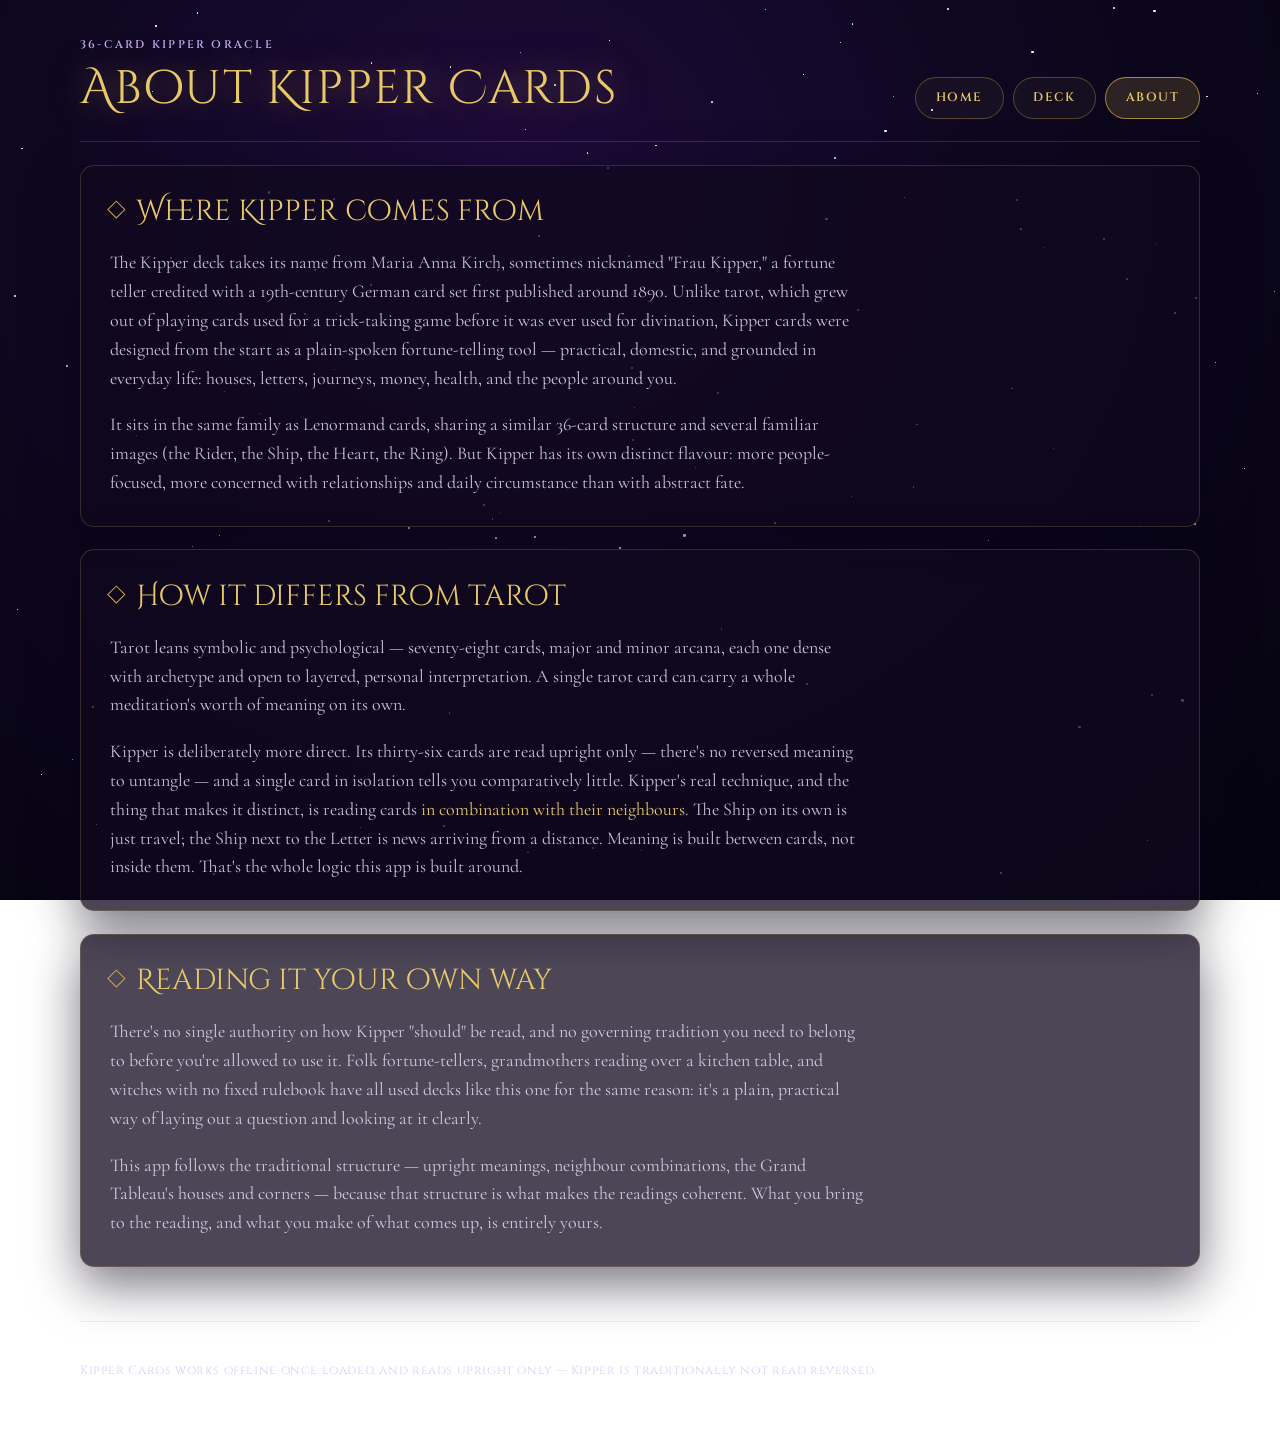
==== about.html @ 1cebd583 "Add files via upload" ====
<!doctype html>
<html lang="en-GB">
  <head>
    <meta charset="utf-8">
    <meta name="viewport" content="width=device-width, initial-scale=1">
    <meta name="theme-color" content="#0e0720">
    <meta name="description" content="About Kipper Cards — where the deck comes from and how it differs from tarot.">
    <title>About Kipper Cards</title>
    <link rel="manifest" href="manifest.json">
    <link rel="icon" href="icons/icon-192.png">
    <link rel="apple-touch-icon" href="icons/icon-512.png">
    <link rel="preconnect" href="https://fonts.googleapis.com">
    <link rel="preconnect" href="https://fonts.gstatic.com" crossorigin>
    <link href="https://fonts.googleapis.com/css2?family=Cinzel+Decorative:wght@400;700&family=Cinzel:wght@400;600&family=Cormorant+Garamond:ital,wght@0,400;0,600;1,400;1,500&display=swap" rel="stylesheet">
    <link rel="stylesheet" href="styles.css">
  </head>
  <body>
    <div id="sky"></div>
    <header class="app-header">
      <div>
        <p class="eyebrow">36-card Kipper oracle</p>
        <h1>About Kipper Cards</h1>
      </div>
      <nav class="main-nav" aria-label="Main">
        <a href="index.html#/home">Home</a>
        <a href="index.html#/deck">Deck</a>
        <a href="about.html" class="is-active">About</a>
      </nav>
    </header>

    <main>
      <section class="panel">
        <div class="section-heading">
          <span class="diamond" aria-hidden="true"></span>
          <div>
            <h2>Where Kipper comes from</h2>
          </div>
        </div>
        <div class="about-content">
          <p>The Kipper deck takes its name from Maria Anna Kirch, sometimes nicknamed "Frau Kipper," a fortune teller credited with a 19th-century German card set first published around 1890. Unlike tarot, which grew out of playing cards used for a trick-taking game before it was ever used for divination, Kipper cards were designed from the start as a plain-spoken fortune-telling tool — practical, domestic, and grounded in everyday life: houses, letters, journeys, money, health, and the people around you.</p>
          <p>It sits in the same family as Lenormand cards, sharing a similar 36-card structure and several familiar images (the Rider, the Ship, the Heart, the Ring). But Kipper has its own distinct flavour: more people-focused, more concerned with relationships and daily circumstance than with abstract fate.</p>
        </div>
      </section>

      <section class="panel">
        <div class="section-heading">
          <span class="diamond" aria-hidden="true"></span>
          <div>
            <h2>How it differs from tarot</h2>
          </div>
        </div>
        <div class="about-content">
          <p>Tarot leans symbolic and psychological — seventy-eight cards, major and minor arcana, each one dense with archetype and open to layered, personal interpretation. A single tarot card can carry a whole meditation's worth of meaning on its own.</p>
          <p>Kipper is deliberately more direct. Its thirty-six cards are read upright only — there's no reversed meaning to untangle — and a single card in isolation tells you comparatively little. Kipper's real technique, and the thing that makes it distinct, is reading cards <em>in combination with their neighbours</em>. The Ship on its own is just travel; the Ship next to the Letter is news arriving from a distance. Meaning is built between cards, not inside them. That's the whole logic this app is built around.</p>
        </div>
      </section>

      <section class="panel">
        <div class="section-heading">
          <span class="diamond" aria-hidden="true"></span>
          <div>
            <h2>Reading it your own way</h2>
          </div>
        </div>
        <div class="about-content">
          <p>There's no single authority on how Kipper "should" be read, and no governing tradition you need to belong to before you're allowed to use it. Folk fortune-tellers, grandmothers reading over a kitchen table, and witches with no fixed rulebook have all used decks like this one for the same reason: it's a plain, practical way of laying out a question and looking at it clearly.</p>
          <p>This app follows the traditional structure — upright meanings, neighbour combinations, the Grand Tableau's houses and corners — because that structure is what makes the readings coherent. What you bring to the reading, and what you make of what comes up, is entirely yours.</p>
        </div>
      </section>
    </main>

    <footer class="app-footer">
      <p>Kipper Cards works offline once loaded, and reads upright only — Kipper is traditionally not read reversed.</p>
    </footer>

    <script>
      (function buildSky() {
        const f = document.createDocumentFragment();
        for (let i = 0; i < 120; i++) {
          const s = document.createElement('div');
          s.className = 's';
          const sz = Math.random() * 2 + 0.4;
          Object.assign(s.style, {
            width: sz + 'px',
            height: sz + 'px',
            top: Math.random() * 100 + '%',
            left: Math.random() * 100 + '%',
            '--d': (Math.random() * 5 + 2) + 's',
            '--dl': (Math.random() * 7) + 's'
          });
          f.appendChild(s);
        }
        document.getElementById('sky').appendChild(f);
      })();
    </script>
  </body>
</html>
---- styles.css ----
*, *::before, *::after {
  box-sizing: border-box;
}

:root {
  --gold: #c9a84c;
  --gold2: #e8c96a;
  --mist: #e8dff5;
  --soft: #9b80c4;
  --lav: #c4aae8;
}

html {
  font-size: 18px;
}

body {
  min-height: 100vh;
  margin: 0;
  background: radial-gradient(ellipse at 40% 20%, #1e0a3a 0%, #0e0720 45%, #05030f 100%) fixed;
  font-family: 'Cormorant Garamond', serif;
  color: var(--mist);
  line-height: 1.6;
}

/* ── twinkling stars ── */

#sky {
  position: fixed;
  inset: 0;
  pointer-events: none;
  z-index: 0;
  overflow: hidden;
}

.s {
  position: absolute;
  border-radius: 50%;
  background: #fff;
  animation: tw var(--d) ease-in-out infinite var(--dl);
}

@keyframes tw {
  0%, 100% { opacity: .08; }
  50% { opacity: .9; }
}

button,
input {
  font: inherit;
}

button {
  min-height: 44px;
  cursor: pointer;
}

button:disabled {
  cursor: not-allowed;
  opacity: 0.45;
}

a {
  color: var(--gold2);
}

:focus-visible {
  outline: 2px solid var(--gold2);
  outline-offset: 3px;
}

.app-header {
  position: relative;
  z-index: 1;
  display: flex;
  align-items: end;
  justify-content: space-between;
  flex-wrap: wrap;
  gap: 1rem;
  width: min(1120px, calc(100% - 2rem));
  margin: 0 auto;
  padding: 2rem 0 1.25rem;
  border-bottom: 1px solid rgba(201, 168, 76, 0.22);
}

.eyebrow {
  margin: 0 0 0.35rem;
  font-family: 'Cinzel', serif;
  font-size: 0.62rem;
  font-weight: 600;
  letter-spacing: 0.2em;
  text-transform: uppercase;
  color: var(--lav);
}

h1, h2, h3 {
  margin: 0;
  font-family: 'Cinzel Decorative', cursive;
  font-weight: 400;
  line-height: 1.25;
}

h1 {
  font-size: clamp(1.7rem, 6vw, 2.6rem);
  color: var(--gold2);
  text-shadow: 0 0 28px rgba(200, 168, 76, 0.5), 0 0 60px rgba(140, 60, 200, 0.3);
  letter-spacing: 0.03em;
}

h2 {
  font-size: clamp(1.2rem, 4vw, 1.6rem);
  color: var(--gold2);
}

h3 {
  margin: 1.4rem 0 0.75rem;
  padding-top: 1rem;
  border-top: 1px solid rgba(201, 168, 76, 0.2);
  font-size: 1.1rem;
  color: var(--gold2);
}

main {
  position: relative;
  z-index: 1;
  display: grid;
  gap: 1.25rem;
  width: min(1120px, calc(100% - 2rem));
  margin: 0 auto;
  padding: 1.25rem 0 3rem;
}

.panel {
  padding: clamp(1.1rem, 4vw, 1.6rem);
  border: 1px solid rgba(201, 168, 76, 0.22);
  border-radius: 14px;
  background: rgba(16, 8, 30, 0.75);
  box-shadow: 0 18px 50px rgba(10, 4, 24, 0.55);
}

.section-heading {
  display: flex;
  align-items: start;
  gap: 0.75rem;
  margin-bottom: 1rem;
}

.section-heading p {
  max-width: 54rem;
  margin: 0.3rem 0 0;
  color: rgba(228, 220, 245, 0.75);
  font-size: 1.02rem;
}

.diamond {
  width: 0.7rem;
  height: 0.7rem;
  margin-top: 0.5rem;
  flex: 0 0 auto;
  border: 1px solid var(--gold);
  transform: rotate(45deg);
}

/* ── nav / pill buttons ── */

.main-nav {
  position: relative;
  z-index: 1;
  display: flex;
  flex-wrap: wrap;
  gap: 0.5rem;
}

.main-nav a,
.plain-button,
.primary-button,
.filter-button {
  display: inline-flex;
  align-items: center;
  justify-content: center;
  font-family: 'Cinzel', serif;
  font-size: 0.68rem;
  font-weight: 600;
  letter-spacing: 0.12em;
  text-transform: uppercase;
  border-radius: 24px;
  border: 1px solid rgba(201, 168, 76, 0.35);
  background: rgba(201, 168, 76, 0.05);
  color: var(--gold2);
  text-decoration: none;
  padding: 0.55rem 1.1rem;
  transition: all 0.25s ease;
}

.main-nav a:hover,
.plain-button:hover,
.primary-button:hover,
.filter-button:hover {
  background: rgba(201, 168, 76, 0.14);
  border-color: rgba(201, 168, 76, 0.7);
  box-shadow: 0 0 14px rgba(201, 168, 76, 0.18);
}

.main-nav a.is-active,
.primary-button,
.filter-button.is-active,
.plain-button[aria-pressed="true"] {
  background: rgba(201, 168, 76, 0.18);
  border-color: rgba(201, 168, 76, 0.75);
  color: var(--gold2);
}

/* ── spread chooser ── */

.spread-grid {
  display: grid;
  grid-template-columns: repeat(auto-fit, minmax(15rem, 1fr));
  gap: 0.9rem;
}

.spread-choice {
  display: grid;
  gap: 0.4rem;
  padding: 1.1rem;
  border: 1px solid rgba(201, 168, 76, 0.28);
  border-radius: 12px;
  background: linear-gradient(160deg, rgba(52, 34, 94, 0.55) 0%, rgba(26, 17, 56, 0.65) 100%);
  color: var(--mist);
  text-align: left;
  text-decoration: none;
  transition: all 0.25s ease;
}

.spread-choice:hover {
  border-color: rgba(201, 168, 76, 0.6);
  box-shadow: 0 0 20px rgba(140, 70, 220, 0.2);
  transform: translateY(-2px);
}

.spread-choice h3 {
  margin: 0;
  padding: 0;
  border: 0;
  font-size: 1.05rem;
}

.spread-choice p {
  margin: 0;
  color: rgba(228, 220, 245, 0.7);
  font-size: 0.92rem;
  font-style: italic;
}

/* ── card visuals ── */

.card-tile {
  display: grid;
  gap: 0.55rem;
  padding: 0.95rem;
  border: 1px solid rgba(201, 168, 76, 0.4);
  border-radius: 14px;
  background: linear-gradient(160deg, #34225e 0%, #261a4a 60%, #1a1138 100%);
  box-shadow: 0 8px 34px rgba(20, 5, 50, 0.6);
}

.card-face {
  position: relative;
  display: grid;
  place-items: center;
  aspect-ratio: 3 / 4;
  border-radius: 10px;
  background: radial-gradient(ellipse at 50% 40%, rgba(120, 50, 200, 0.22), transparent 65%);
  overflow: hidden;
}

.card-face::before {
  content: '';
  position: absolute;
  inset: 6px;
  border: 1px solid rgba(201, 168, 76, 0.2);
  border-radius: 8px;
  pointer-events: none;
}

.card-face svg {
  width: 56%;
  height: 56%;
  filter: drop-shadow(0 0 8px rgba(201, 168, 76, 0.35));
}

.card-number {
  color: rgba(201, 168, 76, 0.75);
  font-family: 'Cinzel', serif;
  font-size: 0.62rem;
  letter-spacing: 0.1em;
  text-transform: uppercase;
}

.card-name {
  font-family: 'Cinzel', serif;
  font-weight: 600;
  font-size: 0.95rem;
  letter-spacing: 0.1em;
  text-transform: uppercase;
  color: var(--gold2);
}

.card-meaning {
  margin: 0;
  color: rgba(228, 220, 245, 0.82);
  font-size: 0.95rem;
  font-style: italic;
}

.card-label {
  font-family: 'Cinzel', serif;
  font-size: 0.6rem;
  font-weight: 600;
  letter-spacing: 0.18em;
  text-transform: uppercase;
  color: var(--lav);
}

/* ── deck browser ── */

.deck-grid {
  display: grid;
  grid-template-columns: repeat(auto-fill, minmax(9.5rem, 1fr));
  gap: 0.75rem;
}

.search-input {
  width: min(100%, 32rem);
  min-height: 48px;
  padding: 0.6rem 0.85rem;
  border: 1px solid rgba(201, 168, 76, 0.3);
  border-radius: 10px;
  background: rgba(255, 255, 255, 0.04);
  color: var(--mist);
  margin: 0.5rem 0 1rem;
}

.search-input::placeholder {
  color: rgba(200, 170, 240, 0.4);
  font-style: italic;
}

/* ── spreads layout ── */

.spread-cards {
  display: grid;
  grid-template-columns: repeat(auto-fit, minmax(11rem, 1fr));
  gap: 1rem;
}

.combination-list {
  display: grid;
  gap: 0.65rem;
  margin: 1rem 0 0;
  padding: 0;
  list-style: none;
}

.combination-list li {
  padding-top: 0.65rem;
  border-top: 1px solid rgba(201, 168, 76, 0.18);
  font-style: italic;
  color: rgba(228, 220, 245, 0.85);
}

/* ── significator spread ── */

.significator-picker {
  display: flex;
  gap: 0.75rem;
  margin-bottom: 1rem;
  flex-wrap: wrap;
}

.significator-layout {
  display: grid;
  grid-template-columns: repeat(3, minmax(0, 1fr));
  grid-template-areas:
    ".    above  ."
    "left center right"
    ".    below  .";
  gap: 0.75rem;
  max-width: 40rem;
}

.significator-layout .slot-above { grid-area: above; }
.significator-layout .slot-below { grid-area: below; }
.significator-layout .slot-left { grid-area: left; }
.significator-layout .slot-right { grid-area: right; }
.significator-layout .slot-center { grid-area: center; }

/* ── grand tableau ── */

.tableau-controls {
  display: flex;
  flex-wrap: wrap;
  gap: 0.75rem;
  align-items: center;
  margin-bottom: 1rem;
}

.tableau-grid {
  display: grid;
  grid-template-columns: repeat(9, 1fr);
  gap: 0.35rem;
  overflow-x: auto;
}

.tableau-tile {
  display: grid;
  place-items: center;
  gap: 0.15rem;
  aspect-ratio: 3 / 4;
  min-width: 3.6rem;
  padding: 0.3rem;
  border: 1px solid rgba(201, 168, 76, 0.3);
  border-radius: 6px;
  background: linear-gradient(160deg, #2a1c4e 0%, #1a1138 100%);
  text-align: center;
  font-size: 0.7rem;
}

.tableau-tile.is-significator {
  background: rgba(201, 168, 76, 0.28);
  box-shadow: 0 0 14px rgba(201, 168, 76, 0.5);
  border-color: var(--gold2);
}

.tableau-tile.is-near {
  background: rgba(201, 168, 76, 0.12);
  border-color: rgba(201, 168, 76, 0.5);
}

.tableau-tile.is-corner {
  border-style: dashed;
}

.tableau-tile .tile-name {
  font-family: 'Cinzel', serif;
  font-size: 0.68rem;
  letter-spacing: 0.02em;
  color: var(--gold2);
  line-height: 1.1;
}

.tableau-tile .tile-number {
  color: rgba(200, 170, 240, 0.6);
  font-size: 0.6rem;
}

.tableau-detail {
  margin-top: 1.25rem;
  display: grid;
  gap: 0.85rem;
}

.tableau-detail p {
  margin: 0;
  color: rgba(228, 220, 245, 0.85);
}

.tableau-detail strong {
  color: var(--gold2);
  font-weight: 600;
}

/* ── about page ── */

.about-content {
  display: grid;
  gap: 1rem;
  max-width: 42rem;
}

.about-content p {
  margin: 0;
  color: rgba(228, 220, 245, 0.88);
}

.about-content em {
  color: var(--gold2);
  font-style: normal;
}

footer.app-footer {
  position: relative;
  z-index: 1;
  width: min(1120px, calc(100% - 2rem));
  margin: 0 auto;
  padding: 1.5rem 0 3rem;
  color: rgba(200, 170, 240, 0.6);
  font-family: 'Cinzel', serif;
  font-size: 0.68rem;
  letter-spacing: 0.05em;
  border-top: 1px solid rgba(201, 168, 76, 0.18);
}

.empty-state {
  margin: 0;
  padding: 1rem 0;
  border-top: 1px solid rgba(201, 168, 76, 0.18);
  color: rgba(228, 220, 245, 0.6);
}

details summary {
  font-family: 'Cinzel', serif;
  font-size: 0.62rem;
  letter-spacing: 0.08em;
  text-transform: uppercase;
  color: rgba(200, 170, 240, 0.7);
  cursor: pointer;
}

@media (max-width: 640px) {
  .app-header {
    align-items: start;
  }

  .deck-grid {
    grid-template-columns: repeat(2, minmax(0, 1fr));
  }

  .significator-layout {
    max-width: none;
  }

  .tableau-tile {
    min-width: 2.6rem;
    font-size: 0.6rem;
  }
}
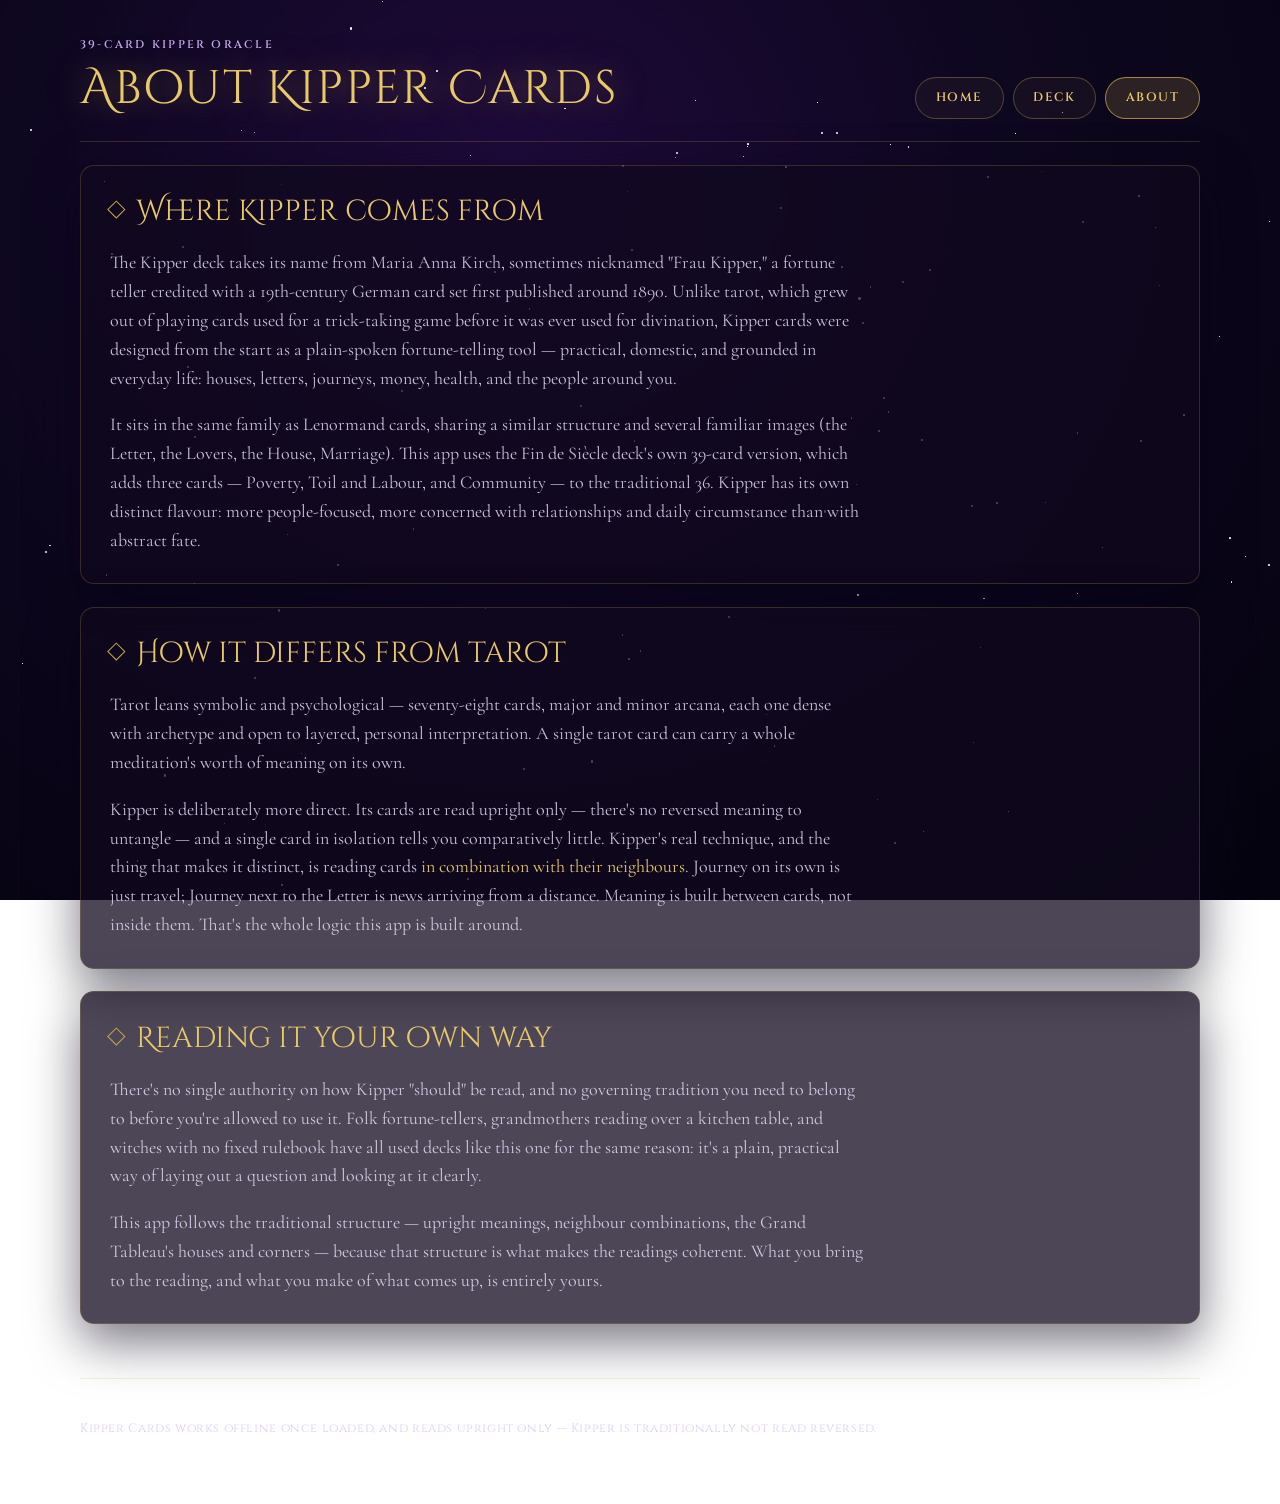
==== commit eb372df7: "Replace deck with Fin de Siècle 39-card numbering to match physical deck Renames and renumbers all c" ====
--- a/about.html
+++ b/about.html
@@ -18,7 +18,7 @@
     <div id="sky"></div>
     <header class="app-header">
       <div>
-        <p class="eyebrow">36-card Kipper oracle</p>
+        <p class="eyebrow">39-card Kipper oracle</p>
         <h1>About Kipper Cards</h1>
       </div>
       <nav class="main-nav" aria-label="Main">
@@ -38,7 +38,7 @@
         </div>
         <div class="about-content">
           <p>The Kipper deck takes its name from Maria Anna Kirch, sometimes nicknamed "Frau Kipper," a fortune teller credited with a 19th-century German card set first published around 1890. Unlike tarot, which grew out of playing cards used for a trick-taking game before it was ever used for divination, Kipper cards were designed from the start as a plain-spoken fortune-telling tool — practical, domestic, and grounded in everyday life: houses, letters, journeys, money, health, and the people around you.</p>
-          <p>It sits in the same family as Lenormand cards, sharing a similar 36-card structure and several familiar images (the Rider, the Ship, the Heart, the Ring). But Kipper has its own distinct flavour: more people-focused, more concerned with relationships and daily circumstance than with abstract fate.</p>
+          <p>It sits in the same family as Lenormand cards, sharing a similar structure and several familiar images (the Letter, the Lovers, the House, Marriage). This app uses the Fin de Siècle deck's own 39-card version, which adds three cards — Poverty, Toil and Labour, and Community — to the traditional 36. Kipper has its own distinct flavour: more people-focused, more concerned with relationships and daily circumstance than with abstract fate.</p>
         </div>
       </section>
 
@@ -51,7 +51,7 @@
         </div>
         <div class="about-content">
           <p>Tarot leans symbolic and psychological — seventy-eight cards, major and minor arcana, each one dense with archetype and open to layered, personal interpretation. A single tarot card can carry a whole meditation's worth of meaning on its own.</p>
-          <p>Kipper is deliberately more direct. Its thirty-six cards are read upright only — there's no reversed meaning to untangle — and a single card in isolation tells you comparatively little. Kipper's real technique, and the thing that makes it distinct, is reading cards <em>in combination with their neighbours</em>. The Ship on its own is just travel; the Ship next to the Letter is news arriving from a distance. Meaning is built between cards, not inside them. That's the whole logic this app is built around.</p>
+          <p>Kipper is deliberately more direct. Its cards are read upright only — there's no reversed meaning to untangle — and a single card in isolation tells you comparatively little. Kipper's real technique, and the thing that makes it distinct, is reading cards <em>in combination with their neighbours</em>. Journey on its own is just travel; Journey next to the Letter is news arriving from a distance. Meaning is built between cards, not inside them. That's the whole logic this app is built around.</p>
         </div>
       </section>
 
--- a/styles.css
+++ b/styles.css
@@ -414,10 +414,10 @@
 .tableau-tile {
   display: grid;
   place-items: center;
-  gap: 0.15rem;
+  gap: 0.1rem;
   aspect-ratio: 3 / 4;
   min-width: 3.6rem;
-  padding: 0.3rem;
+  padding: 0.3rem 0.2rem;
   border: 1px solid rgba(201, 168, 76, 0.3);
   border-radius: 6px;
   background: linear-gradient(160deg, #2a1c4e 0%, #1a1138 100%);
@@ -425,6 +425,17 @@
   font-size: 0.7rem;
 }
 
+.tableau-tile .tile-icon {
+  width: 1.5rem;
+  height: 1.5rem;
+}
+
+.tableau-tile .tile-icon svg {
+  width: 100%;
+  height: 100%;
+  color: var(--gold2);
+}
+
 .tableau-tile.is-significator {
   background: rgba(201, 168, 76, 0.28);
   box-shadow: 0 0 14px rgba(201, 168, 76, 0.5);
@@ -442,10 +453,14 @@
 
 .tableau-tile .tile-name {
   font-family: 'Cinzel', serif;
-  font-size: 0.68rem;
-  letter-spacing: 0.02em;
+  font-size: 0.6rem;
+  letter-spacing: 0.01em;
   color: var(--gold2);
   line-height: 1.1;
+  overflow: hidden;
+  text-overflow: ellipsis;
+  white-space: nowrap;
+  max-width: 100%;
 }
 
 .tableau-tile .tile-number {
@@ -533,4 +548,13 @@
     min-width: 2.6rem;
     font-size: 0.6rem;
   }
-}
+
+  .tableau-tile .tile-icon {
+    width: 1.1rem;
+    height: 1.1rem;
+  }
+
+  .tableau-tile .tile-name {
+    display: none;
+  }
+}
